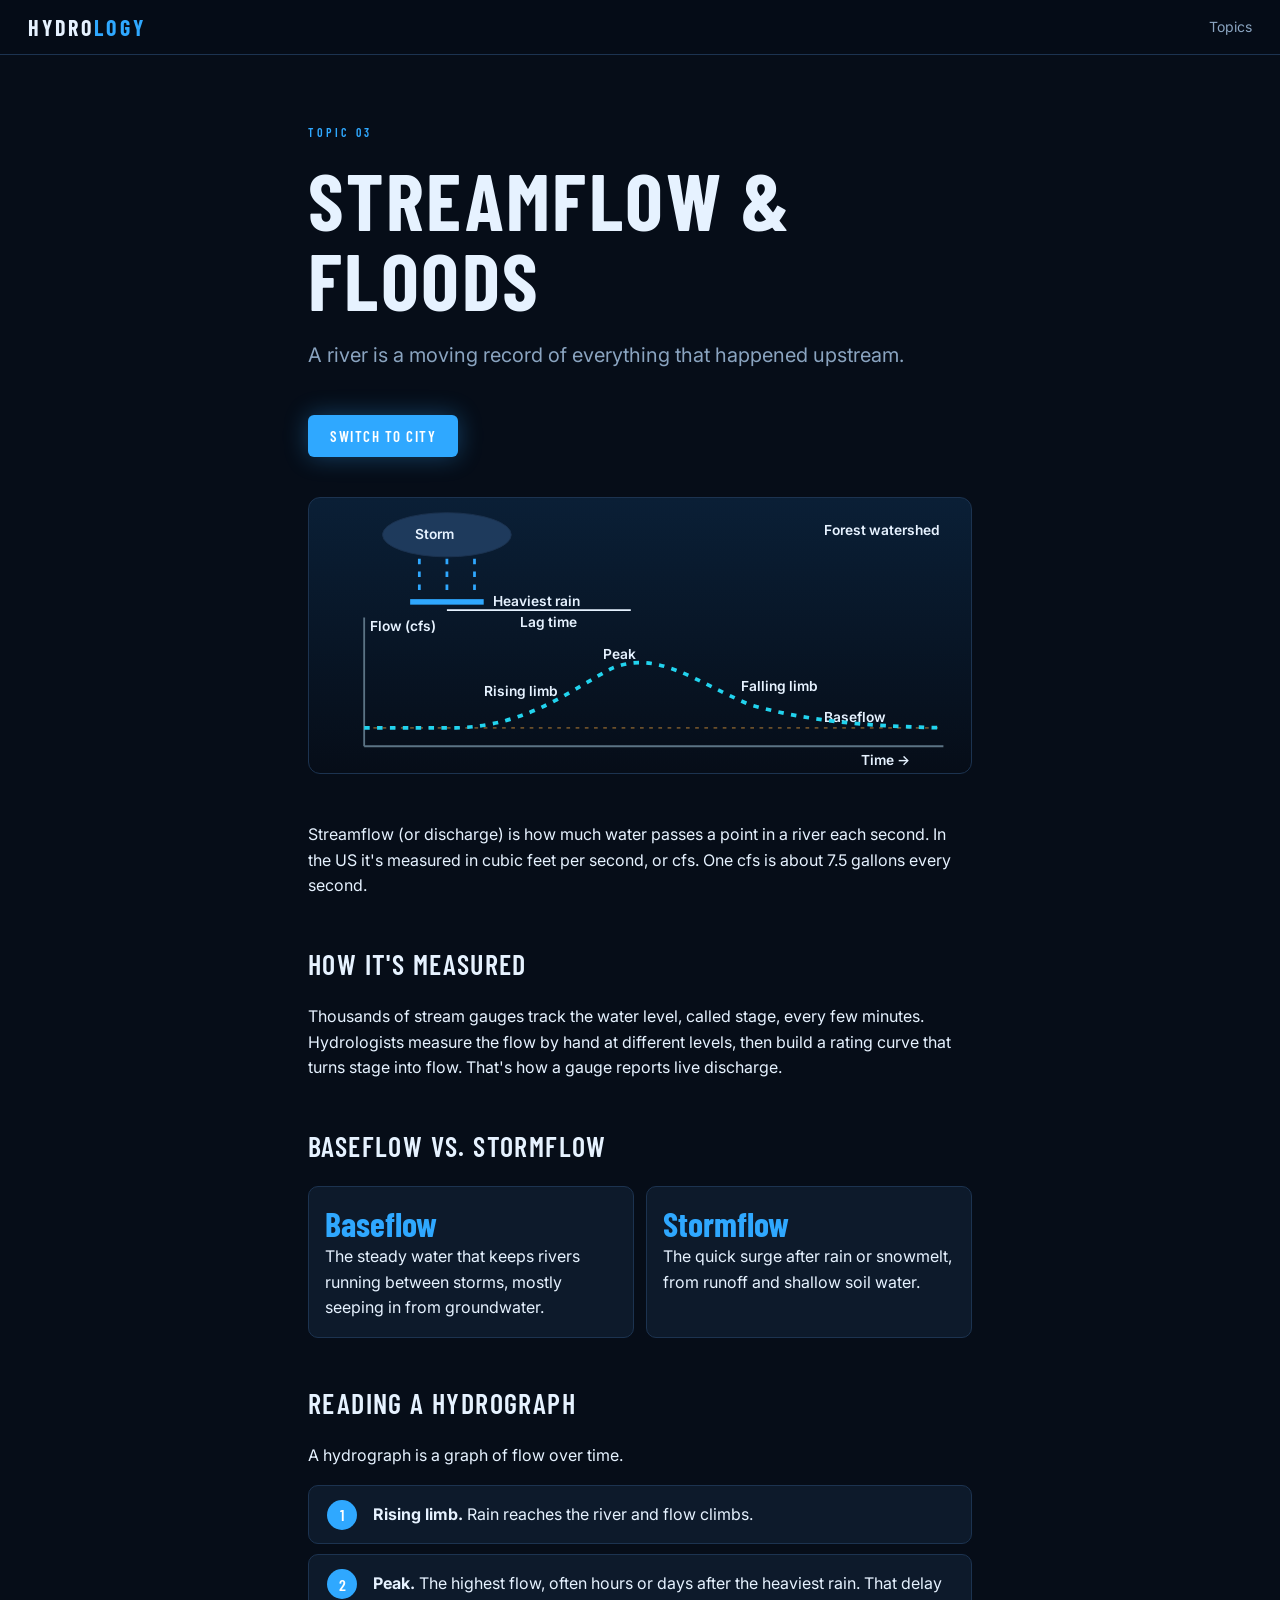
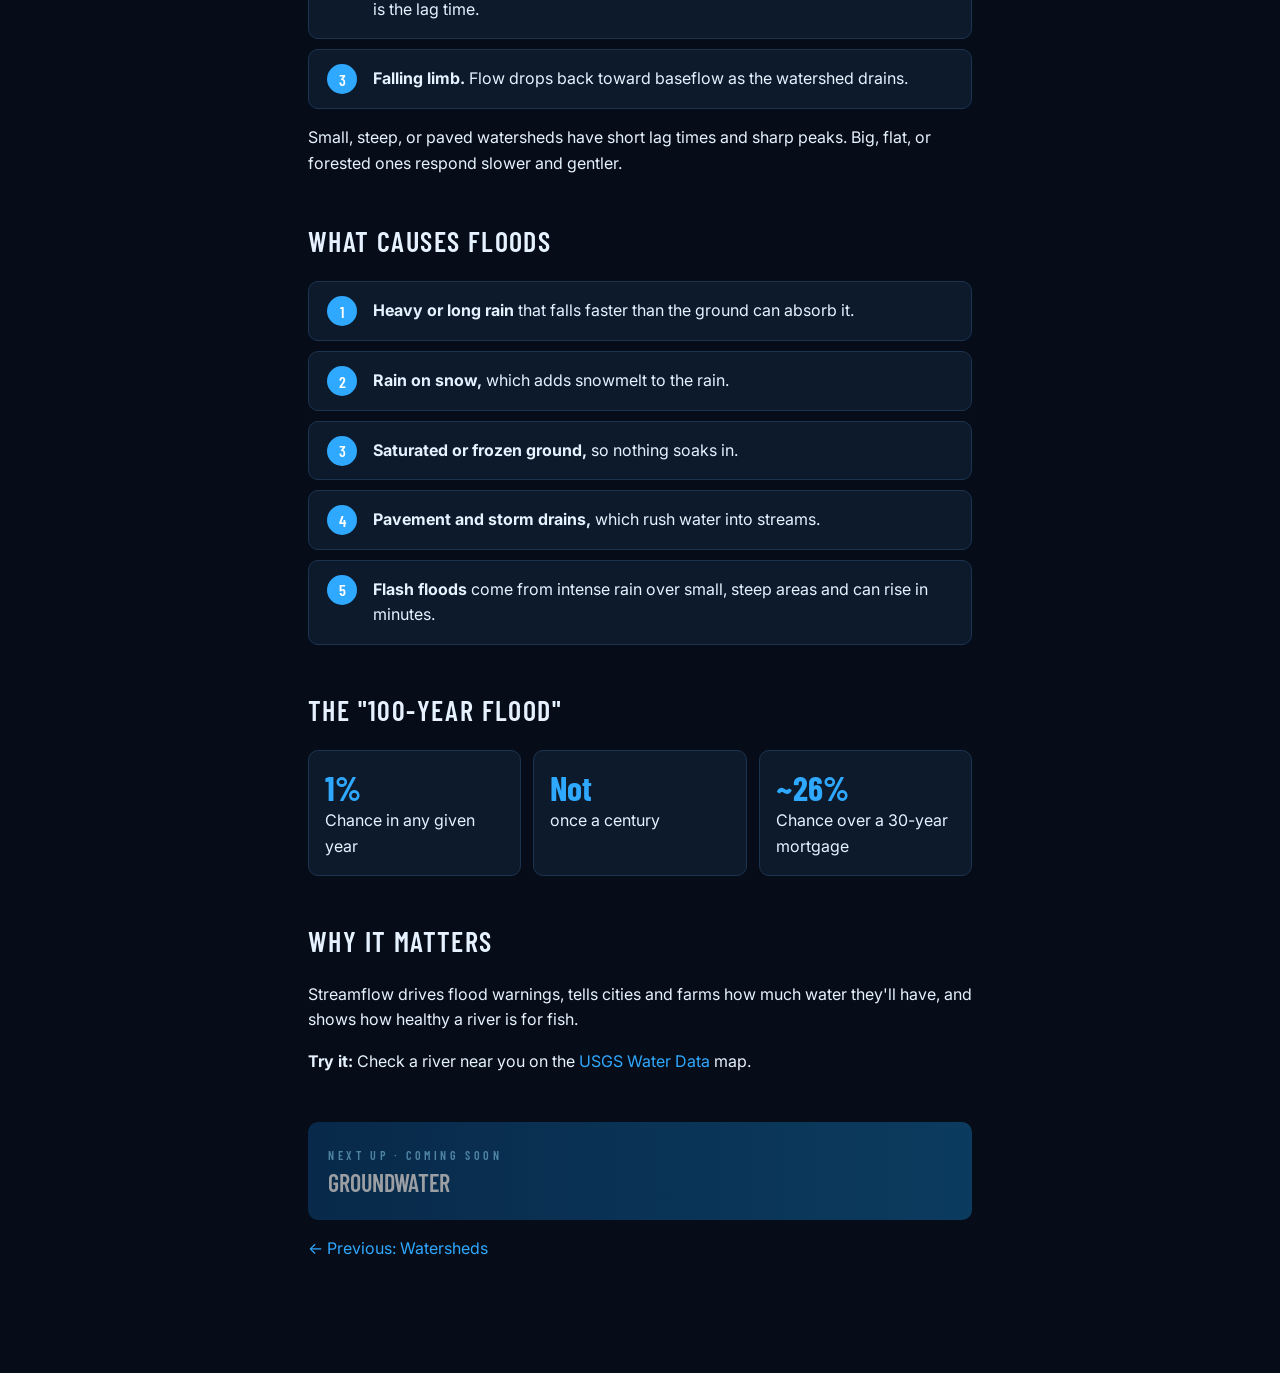
==== streamflow.html @ 43a00311 "Add Watersheds and Streamflow & Floods lessons; link them from home and lesson nav" ====
<!doctype html><html lang="en"><head><meta charset="utf-8"><meta name="viewport" content="width=device-width,initial-scale=1"><title>Streamflow &amp; Floods · Hydrology</title><link rel="stylesheet" href="tokens.css"><link rel="stylesheet" href="theme.css"><link rel="stylesheet" href="site.css"></head><body>
<div class="nav"><a class="logo" href="index.html">Hydro<b>logy</b></a><nav><a href="index.html#topics">Topics</a></nav></div>
<article><span class="eyebrow">Topic 03</span><h1>Streamflow &amp; Floods</h1><p class="lead">A river is a moving record of everything that happened upstream.</p>
<p><button class="btn" type="button" id="land" style="border:0;cursor:pointer">Switch to city</button></p>
<svg class="cycle" viewBox="0 0 720 300" font-family="Inter,sans-serif" font-size="15" font-weight="600">
<ellipse cx="150" cy="40" rx="70" ry="24" fill="#1e3a5c" stroke="#1c3350"/><text x="115" y="45" fill="#e6f2ff">Storm</text>
<path class="flow" d="M120 66 L120 100" stroke="#2fa8ff" stroke-width="3" fill="none"/><path class="flow" d="M150 66 L150 108" stroke="#2fa8ff" stroke-width="3" fill="none"/><path class="flow" d="M180 66 L180 100" stroke="#2fa8ff" stroke-width="3" fill="none"/>
<rect x="110" y="110" width="80" height="6" fill="#2fa8ff"/><text x="200" y="118" fill="#e6f2ff">Heaviest rain</text>
<line x1="60" y1="270" x2="690" y2="270" stroke="#5b7384" stroke-width="2"/><line x1="60" y1="130" x2="60" y2="270" stroke="#5b7384" stroke-width="2"/>
<text x="600" y="290" fill="#e6f2ff">Time →</text><text x="66" y="145" fill="#e6f2ff">Flow (cfs)</text>
<line x1="60" y1="250" x2="690" y2="250" stroke="#6b4f2a" stroke-dasharray="4 6" stroke-width="2"/><text x="560" y="244" fill="#e6f2ff">Baseflow</text>
<path id="hy" class="flow" d="M60 250 L160 250 C240 248 290 205 330 185 C380 165 420 200 480 225 C540 242 600 248 690 250" stroke="#22d3ee" stroke-width="4" fill="none"/>
<line id="lag" x1="150" y1="122" x2="350" y2="122" stroke="#e6f2ff" stroke-width="2"/><text id="lagt" x="230" y="140" fill="#e6f2ff">Lag time</text>
<text id="pk" x="320" y="175" fill="#e6f2ff">Peak</text><text x="190" y="215" fill="#e6f2ff">Rising limb</text><text x="470" y="210" fill="#e6f2ff">Falling limb</text>
<text id="mode" x="560" y="40" fill="#e6f2ff">Forest watershed</text></svg>
<p>Streamflow (or discharge) is how much water passes a point in a river each second. In the US it's measured in cubic feet per second, or cfs. One cfs is about 7.5 gallons every second.</p>
<h2>How it's measured</h2><p>Thousands of stream gauges track the water level, called stage, every few minutes. Hydrologists measure the flow by hand at different levels, then build a rating curve that turns stage into flow. That's how a gauge reports live discharge.</p>
<h2>Baseflow vs. stormflow</h2><div class="stat" style="grid-template-columns:repeat(2,1fr)"><div><b>Baseflow</b>The steady water that keeps rivers running between storms, mostly seeping in from groundwater.</div><div><b>Stormflow</b>The quick surge after rain or snowmelt, from runoff and shallow soil water.</div></div>
<h2>Reading a hydrograph</h2><p>A hydrograph is a graph of flow over time.</p><ol class="steps">
<li><b>Rising limb.</b> Rain reaches the river and flow climbs.</li>
<li><b>Peak.</b> The highest flow, often hours or days after the heaviest rain. That delay is the lag time.</li>
<li><b>Falling limb.</b> Flow drops back toward baseflow as the watershed drains.</li></ol>
<p>Small, steep, or paved watersheds have short lag times and sharp peaks. Big, flat, or forested ones respond slower and gentler.</p>
<h2>What causes floods</h2><ol class="steps">
<li><b>Heavy or long rain</b> that falls faster than the ground can absorb it.</li>
<li><b>Rain on snow,</b> which adds snowmelt to the rain.</li>
<li><b>Saturated or frozen ground,</b> so nothing soaks in.</li>
<li><b>Pavement and storm drains,</b> which rush water into streams.</li>
<li><b>Flash floods</b> come from intense rain over small, steep areas and can rise in minutes.</li></ol>
<h2>The "100-year flood"</h2><div class="stat"><div><b>1%</b>Chance in any given year</div><div><b>Not</b>once a century</div><div><b>~26%</b>Chance over a 30-year mortgage</div></div>
<h2>Why it matters</h2><p>Streamflow drives flood warnings, tells cities and farms how much water they'll have, and shows how healthy a river is for fish.</p>
<p><b>Try it:</b> Check a river near you on the <a href="https://waterdata.usgs.gov/">USGS Water Data</a> map.</p>
<div class="next" style="opacity:.6"><span class="eyebrow" style="color:#7fd3ff">Next up · coming soon</span><br><b style="font:600 24px var(--font-display);text-transform:uppercase">Groundwater</b></div>
<p><a href="watersheds.html">← Previous: Watersheds</a></p>
</article>
<script>var c=false,btn=document.getElementById('land'),hy=document.getElementById('hy'),F='M60 250 L160 250 C240 248 290 205 330 185 C380 165 420 200 480 225 C540 242 600 248 690 250',C='M60 250 L160 250 C190 245 210 150 230 140 C250 135 270 200 330 235 C420 250 600 250 690 250';
btn.onclick=function(){c=!c;hy.setAttribute('d',c?C:F);document.getElementById('lag').setAttribute('x2',c?230:350);document.getElementById('pk').setAttribute('x',c?215:320);document.getElementById('pk').setAttribute('y',c?132:175);document.getElementById('lagt').setAttribute('x',c?165:230);document.getElementById('mode').textContent=c?'City watershed':'Forest watershed';btn.textContent=c?'Switch to forest':'Switch to city';};</script>
</body></html>
---- tokens.css ----
/* Fixed across every app. */
:root { --space-1:4px; --space-2:8px; --space-3:12px; --space-4:16px; --space-5:24px; --space-6:32px; --fs-micro:10px; --fs-small:11px; --fs-body:12px; --radius-1:4px; --radius-2:6px; --sidebar-w:224px; --header-h:76px; --content-max:1500px; }
---- theme.css ----
:root{color-scheme:dark;--bg:#060d18;--panel:#0d1a2b;--line:#1c3350;--accent:#2fa8ff;--accent-2:#22d3ee;--text:#e6f2ff;--muted:#8aa4c0;--font-display:'Barlow Condensed',sans-serif;--font-body:Inter,system-ui,sans-serif}
body{background:radial-gradient(1200px 600px at 70% -10%,#0b2a4a 0%,var(--bg) 60%)}
svg.cycle{background:linear-gradient(#0a1f36,#060d18)!important}
.next{background:linear-gradient(90deg,#0a3d6b,#0e5a8f)!important}
.btn{box-shadow:0 0 24px #2fa8ff55}
---- site.css ----
@import url('https://fonts.googleapis.com/css2?family=Barlow+Condensed:wght@500;600;700&family=Inter:wght@400;500;600&display=swap');
*{box-sizing:border-box}body{margin:0;font-family:var(--font-body);background:var(--bg);color:var(--text);line-height:1.6}
a{color:var(--accent);text-decoration:none}
.nav{position:sticky;top:0;display:flex;align-items:center;justify-content:space-between;padding:14px 28px;background:rgba(6,13,24,.85);backdrop-filter:blur(12px);border-bottom:1px solid var(--line);z-index:5}
.logo{font:700 22px var(--font-display);letter-spacing:.14em;text-transform:uppercase;color:var(--text)}.logo b{color:var(--accent)}
.nav nav a{margin-left:22px;font-size:14px;color:var(--muted)}
.wrap{max-width:1080px;margin:auto;padding:0 28px}
.hero{padding:96px 0 72px;text-align:left}
.eyebrow{font:600 12px var(--font-display);letter-spacing:.3em;color:var(--accent);text-transform:uppercase}
h1{font:700 clamp(44px,7vw,80px)/1 var(--font-display);text-transform:uppercase;letter-spacing:.03em;margin:14px 0}
.lead{font-size:20px;color:var(--muted);max-width:620px}
.btn{display:inline-block;margin-top:24px;padding:12px 22px;border-radius:var(--radius-2);background:var(--accent);color:#fff;font:600 15px var(--font-display);letter-spacing:.1em;text-transform:uppercase}
.grid{display:grid;grid-template-columns:repeat(auto-fit,minmax(220px,1fr));gap:16px;padding-bottom:80px}
.card{background:var(--panel);border:1px solid var(--line);border-radius:10px;padding:22px;transition:.2s}
.card:hover{transform:translateY(-3px);box-shadow:0 12px 30px rgba(10,132,198,.12)}
.card .n{font:600 13px var(--font-display);color:var(--accent);letter-spacing:.2em}
.card h3{font:600 24px var(--font-display);text-transform:uppercase;margin:6px 0}.card p{margin:0;color:var(--muted);font-size:14px}
.card.locked{opacity:.45;pointer-events:none}
article{max-width:720px;margin:auto;padding:64px 28px 96px}
article h2{font:600 28px var(--font-display);text-transform:uppercase;letter-spacing:.05em;margin-top:48px}
.steps{list-style:none;padding:0;counter-reset:s}.steps li{counter-increment:s;background:var(--panel);border:1px solid var(--line);border-radius:10px;padding:16px 18px 16px 64px;margin:10px 0;position:relative}
.steps li:before{content:counter(s);position:absolute;left:18px;top:14px;width:30px;height:30px;border-radius:50%;background:var(--accent);color:#fff;display:grid;place-items:center;font:600 16px var(--font-display)}
.stat{display:grid;grid-template-columns:repeat(3,1fr);gap:12px}.stat div{background:var(--panel);border:1px solid var(--line);border-radius:10px;padding:16px}.stat b{display:block;font:700 34px var(--font-display);color:var(--accent)}
svg.cycle{width:100%;height:auto;margin:24px 0;background:linear-gradient(#e8f4fb,#fff);border-radius:12px;border:1px solid var(--line)}
.flow{stroke-dasharray:6 8;animation:f 1.6s linear infinite}@keyframes f{to{stroke-dashoffset:-28}}
.next{display:block;margin-top:48px;padding:20px;border-radius:10px;background:var(--text);color:#fff}
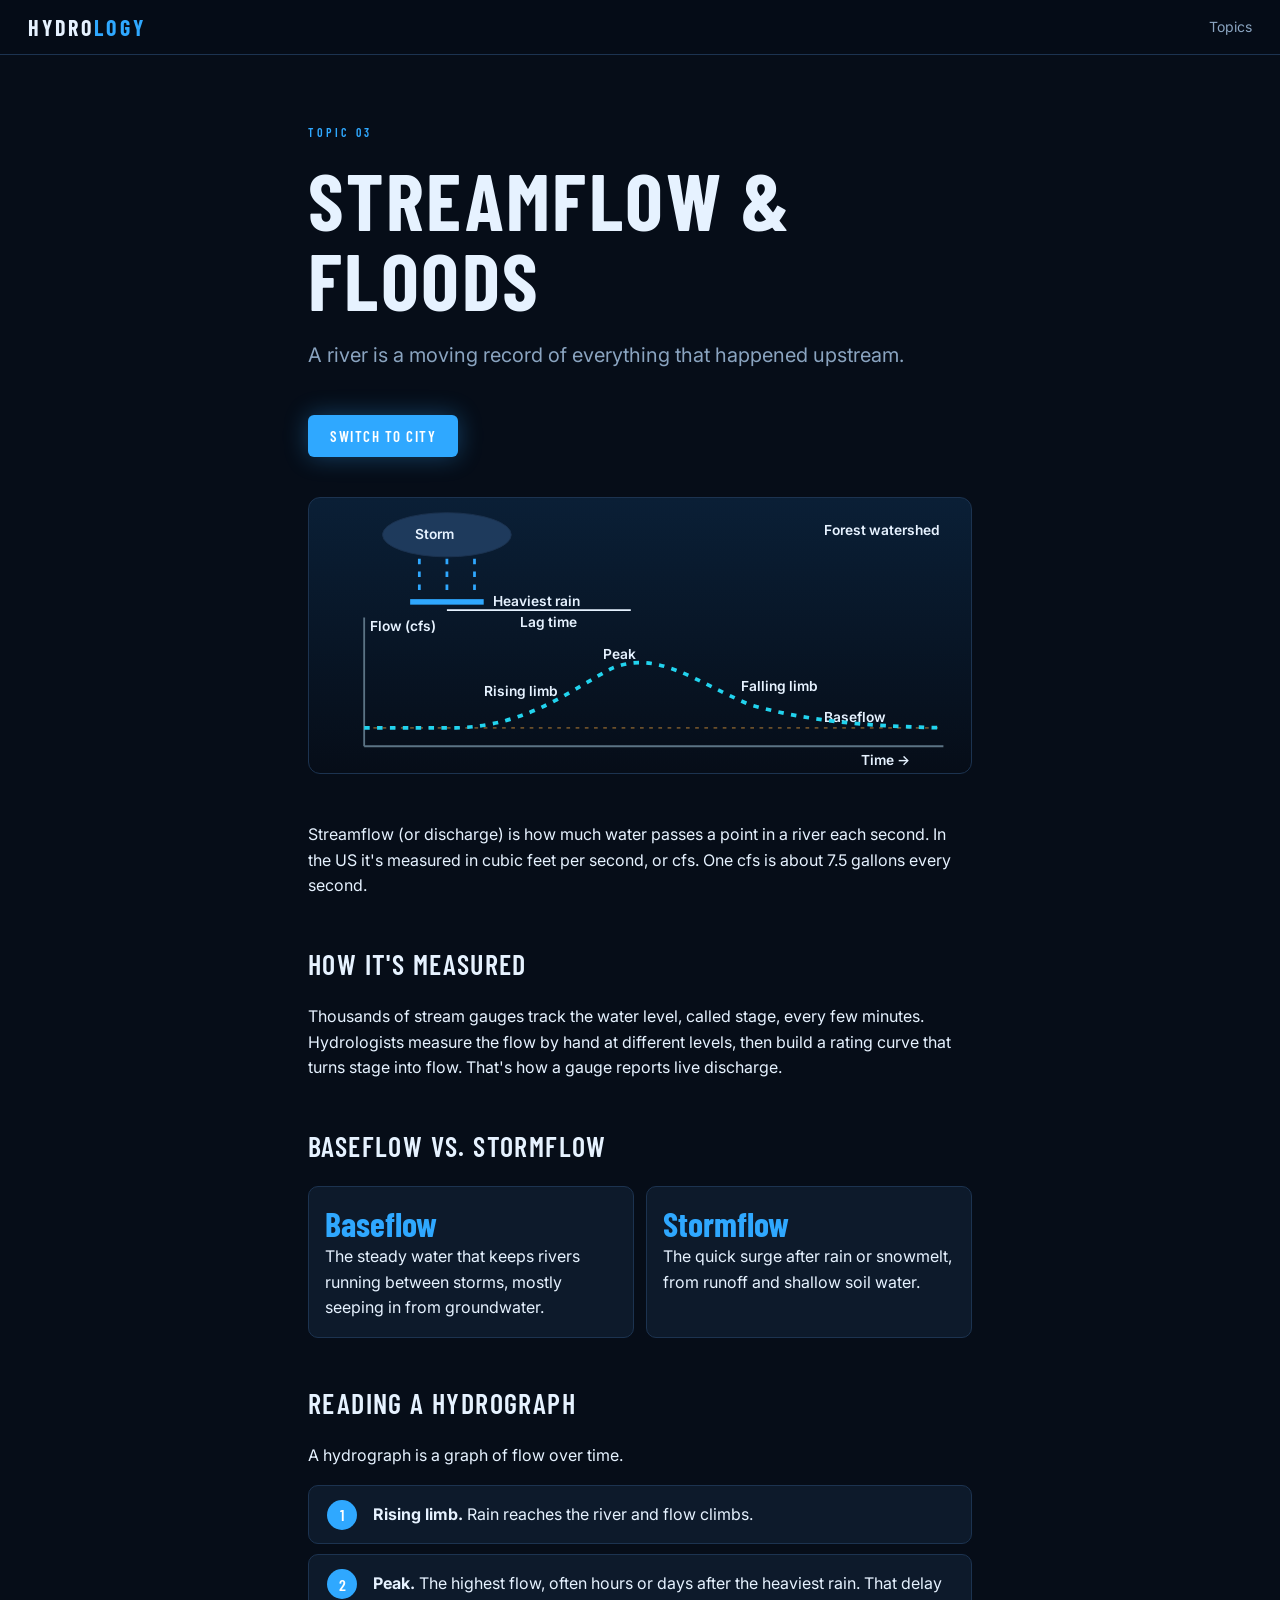
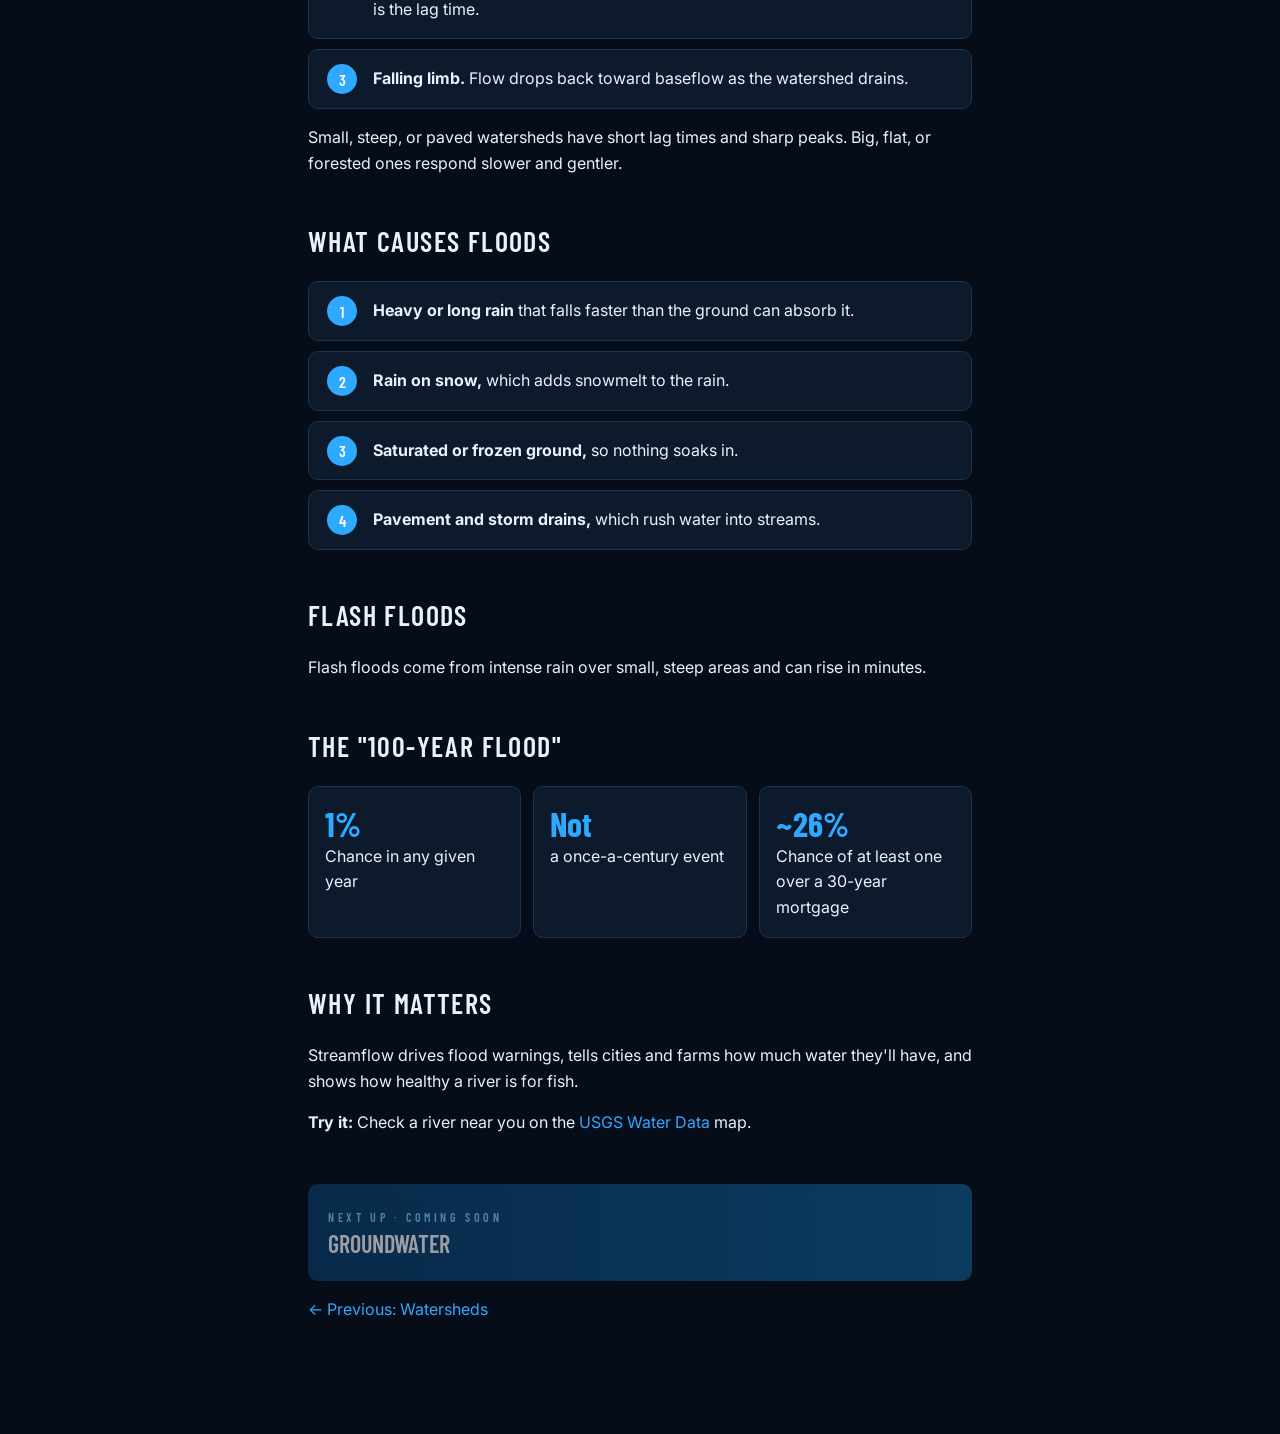
==== commit 295a5a2b: "Mobile fixes: single-column stats under 600px, restore md wording, SVG aria labels, separate flash f" ====
--- a/streamflow.html
+++ b/streamflow.html
@@ -2,7 +2,7 @@
 <div class="nav"><a class="logo" href="index.html">Hydro<b>logy</b></a><nav><a href="index.html#topics">Topics</a></nav></div>
 <article><span class="eyebrow">Topic 03</span><h1>Streamflow &amp; Floods</h1><p class="lead">A river is a moving record of everything that happened upstream.</p>
 <p><button class="btn" type="button" id="land" style="border:0;cursor:pointer">Switch to city</button></p>
-<svg class="cycle" viewBox="0 0 720 300" font-family="Inter,sans-serif" font-size="15" font-weight="600">
+<svg class="cycle" role="img" aria-label="Hydrograph: a storm drops rain, then river flow rises above baseflow, peaks after a lag time, and slowly falls; toggle between forest and city watersheds" viewBox="0 0 720 300" font-family="Inter,sans-serif" font-size="15" font-weight="600">
 <ellipse cx="150" cy="40" rx="70" ry="24" fill="#1e3a5c" stroke="#1c3350"/><text x="115" y="45" fill="#e6f2ff">Storm</text>
 <path class="flow" d="M120 66 L120 100" stroke="#2fa8ff" stroke-width="3" fill="none"/><path class="flow" d="M150 66 L150 108" stroke="#2fa8ff" stroke-width="3" fill="none"/><path class="flow" d="M180 66 L180 100" stroke="#2fa8ff" stroke-width="3" fill="none"/>
 <rect x="110" y="110" width="80" height="6" fill="#2fa8ff"/><text x="200" y="118" fill="#e6f2ff">Heaviest rain</text>
@@ -15,7 +15,7 @@
 <text id="mode" x="560" y="40" fill="#e6f2ff">Forest watershed</text></svg>
 <p>Streamflow (or discharge) is how much water passes a point in a river each second. In the US it's measured in cubic feet per second, or cfs. One cfs is about 7.5 gallons every second.</p>
 <h2>How it's measured</h2><p>Thousands of stream gauges track the water level, called stage, every few minutes. Hydrologists measure the flow by hand at different levels, then build a rating curve that turns stage into flow. That's how a gauge reports live discharge.</p>
-<h2>Baseflow vs. stormflow</h2><div class="stat" style="grid-template-columns:repeat(2,1fr)"><div><b>Baseflow</b>The steady water that keeps rivers running between storms, mostly seeping in from groundwater.</div><div><b>Stormflow</b>The quick surge after rain or snowmelt, from runoff and shallow soil water.</div></div>
+<h2>Baseflow vs. stormflow</h2><div class="stat two"><div><b>Baseflow</b>The steady water that keeps rivers running between storms, mostly seeping in from groundwater.</div><div><b>Stormflow</b>The quick surge after rain or snowmelt, from runoff and shallow soil water.</div></div>
 <h2>Reading a hydrograph</h2><p>A hydrograph is a graph of flow over time.</p><ol class="steps">
 <li><b>Rising limb.</b> Rain reaches the river and flow climbs.</li>
 <li><b>Peak.</b> The highest flow, often hours or days after the heaviest rain. That delay is the lag time.</li>
@@ -26,13 +26,14 @@
 <li><b>Rain on snow,</b> which adds snowmelt to the rain.</li>
 <li><b>Saturated or frozen ground,</b> so nothing soaks in.</li>
 <li><b>Pavement and storm drains,</b> which rush water into streams.</li>
-<li><b>Flash floods</b> come from intense rain over small, steep areas and can rise in minutes.</li></ol>
-<h2>The "100-year flood"</h2><div class="stat"><div><b>1%</b>Chance in any given year</div><div><b>Not</b>once a century</div><div><b>~26%</b>Chance over a 30-year mortgage</div></div>
+</ol>
+<h2>Flash floods</h2><p>Flash floods come from intense rain over small, steep areas and can rise in minutes.</p>
+<h2>The "100-year flood"</h2><div class="stat"><div><b>1%</b>Chance in any given year</div><div><b>Not</b>a once-a-century event</div><div><b>~26%</b>Chance of at least one over a 30-year mortgage</div></div>
 <h2>Why it matters</h2><p>Streamflow drives flood warnings, tells cities and farms how much water they'll have, and shows how healthy a river is for fish.</p>
 <p><b>Try it:</b> Check a river near you on the <a href="https://waterdata.usgs.gov/">USGS Water Data</a> map.</p>
 <div class="next" style="opacity:.6"><span class="eyebrow" style="color:#7fd3ff">Next up · coming soon</span><br><b style="font:600 24px var(--font-display);text-transform:uppercase">Groundwater</b></div>
 <p><a href="watersheds.html">← Previous: Watersheds</a></p>
 </article>
 <script>var c=false,btn=document.getElementById('land'),hy=document.getElementById('hy'),F='M60 250 L160 250 C240 248 290 205 330 185 C380 165 420 200 480 225 C540 242 600 248 690 250',C='M60 250 L160 250 C190 245 210 150 230 140 C250 135 270 200 330 235 C420 250 600 250 690 250';
-btn.onclick=function(){c=!c;hy.setAttribute('d',c?C:F);document.getElementById('lag').setAttribute('x2',c?230:350);document.getElementById('pk').setAttribute('x',c?215:320);document.getElementById('pk').setAttribute('y',c?132:175);document.getElementById('lagt').setAttribute('x',c?165:230);document.getElementById('mode').textContent=c?'City watershed':'Forest watershed';btn.textContent=c?'Switch to forest':'Switch to city';};</script>
+btn.onclick=function(){c=!c;hy.setAttribute('d',c?C:F);document.getElementById('lag').setAttribute('x2',c?230:350);document.getElementById('pk').setAttribute('x',c?215:320);document.getElementById('pk').setAttribute('y',c?132:175);document.getElementById('lagt').setAttribute('x',c?165:230);document.getElementById('mode').textContent=c?'City watershed':'Forest watershed';btn.textContent=c?'Switch to forest':'Switch to city';hy.parentNode.setAttribute('aria-label','Hydrograph for a '+(c?'city':'forest')+' watershed: '+(c?'a sharp, early peak after the rain':'a gentle, delayed peak after the rain'));};</script>
 </body></html>
--- a/site.css
+++ b/site.css
@@ -23,4 +23,6 @@
 .stat{display:grid;grid-template-columns:repeat(3,1fr);gap:12px}.stat div{background:var(--panel);border:1px solid var(--line);border-radius:10px;padding:16px}.stat b{display:block;font:700 34px var(--font-display);color:var(--accent)}
 svg.cycle{width:100%;height:auto;margin:24px 0;background:linear-gradient(#e8f4fb,#fff);border-radius:12px;border:1px solid var(--line)}
 .flow{stroke-dasharray:6 8;animation:f 1.6s linear infinite}@keyframes f{to{stroke-dashoffset:-28}}
+.stat.two{grid-template-columns:repeat(2,1fr)}
+@media (max-width:600px){.stat,.stat.two{grid-template-columns:1fr}.nav{padding:14px 18px}article{padding:48px 18px 72px}}
 .next{display:block;margin-top:48px;padding:20px;border-radius:10px;background:var(--text);color:#fff}
